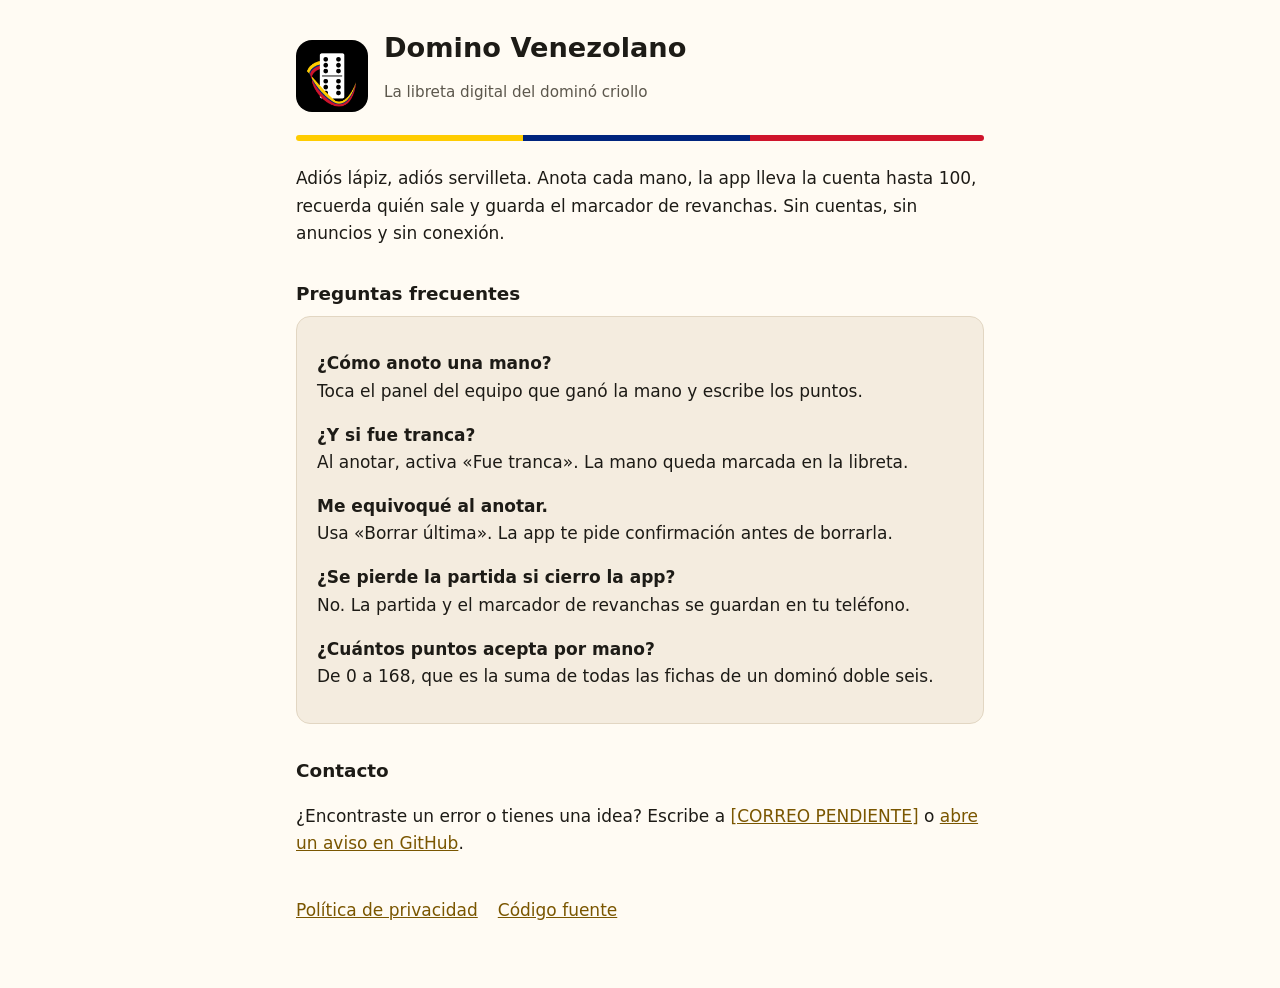
==== docs/index.html @ 7cea7af3 "Add privacy policy, support page and store listing - docs/: support and privacy pages for GitHub Pag" ====
<!doctype html>
<html lang="es">
<head>
  <meta charset="utf-8">
  <meta name="viewport" content="width=device-width, initial-scale=1">
  <title>Domino Venezolano · Soporte</title>
  <meta name="description" content="La libreta digital del dominó criollo: anota las manos, lleva la cuenta hasta 100 y comparte el resultado.">
  <link rel="icon" href="icon.png">
  <link rel="stylesheet" href="estilo.css">
</head>
<body>
<main>
  <header>
    <img src="icon.png" alt="Icono de Domino Venezolano">
    <div>
      <h1>Domino Venezolano</h1>
      <p class="muted">La libreta digital del dominó criollo</p>
    </div>
  </header>
  <div class="flag"></div>

  <p>Adiós lápiz, adiós servilleta. Anota cada mano, la app lleva la cuenta hasta
  100, recuerda quién sale y guarda el marcador de revanchas. Sin cuentas, sin
  anuncios y sin conexión.</p>

  <h2>Preguntas frecuentes</h2>

  <div class="card">
    <p><strong>¿Cómo anoto una mano?</strong><br>
    Toca el panel del equipo que ganó la mano y escribe los puntos.</p>
    <p><strong>¿Y si fue tranca?</strong><br>
    Al anotar, activa «Fue tranca». La mano queda marcada en la libreta.</p>
    <p><strong>Me equivoqué al anotar.</strong><br>
    Usa «Borrar última». La app te pide confirmación antes de borrarla.</p>
    <p><strong>¿Se pierde la partida si cierro la app?</strong><br>
    No. La partida y el marcador de revanchas se guardan en tu teléfono.</p>
    <p><strong>¿Cuántos puntos acepta por mano?</strong><br>
    De 0 a 168, que es la suma de todas las fichas de un dominó doble seis.</p>
  </div>

  <h2>Contacto</h2>
  <p>¿Encontraste un error o tienes una idea? Escribe a
  <a href="mailto:[CORREO PENDIENTE]">[CORREO PENDIENTE]</a> o
  <a href="https://github.com/correiacristofer/domino-venezolano/issues">abre un
  aviso en GitHub</a>.</p>

  <nav>
    <a href="privacidad.html">Política de privacidad</a>
    <a href="https://github.com/correiacristofer/domino-venezolano">Código fuente</a>
  </nav>
</main>
</body>
</html>
---- docs/estilo.css ----
:root {
  --bg: #fffbf3;
  --text: #1d1b16;
  --muted: #5c574c;
  --card: #f4ecdf;
  --border: #e2d6c2;
  --accent: #7a5600;
  color-scheme: light dark;
}
@media (prefers-color-scheme: dark) {
  :root {
    --bg: #111111;
    --text: #f1ece3;
    --muted: #b9b1a3;
    --card: #1d1b18;
    --border: #39342c;
    --accent: #ffcc00;
  }
}
* { box-sizing: border-box; }
body {
  margin: 0;
  background: var(--bg);
  color: var(--text);
  font: 17px/1.6 system-ui, -apple-system, "Segoe UI", Roboto, sans-serif;
}
main { max-width: 720px; margin: 0 auto; padding: 32px 16px 64px; }
header { display: flex; align-items: center; gap: 16px; margin-bottom: 8px; }
header img { width: 72px; height: 72px; border-radius: 16px; }
h1 { font-size: 1.7rem; line-height: 1.2; margin: 0; }
h2 { font-size: 1.15rem; margin: 2rem 0 .5rem; }
p, li { color: var(--text); }
.muted { color: var(--muted); font-size: .95rem; }
.flag { height: 6px; border-radius: 3px; margin: 16px 0 24px;
  background: linear-gradient(90deg, #ffcc00 0 33%, #00247d 33% 66%, #cf142b 66%); }
.card { background: var(--card); border: 1px solid var(--border);
  border-radius: 14px; padding: 16px 20px; }
a { color: var(--accent); }
nav { margin-top: 40px; display: flex; gap: 20px; flex-wrap: wrap; }
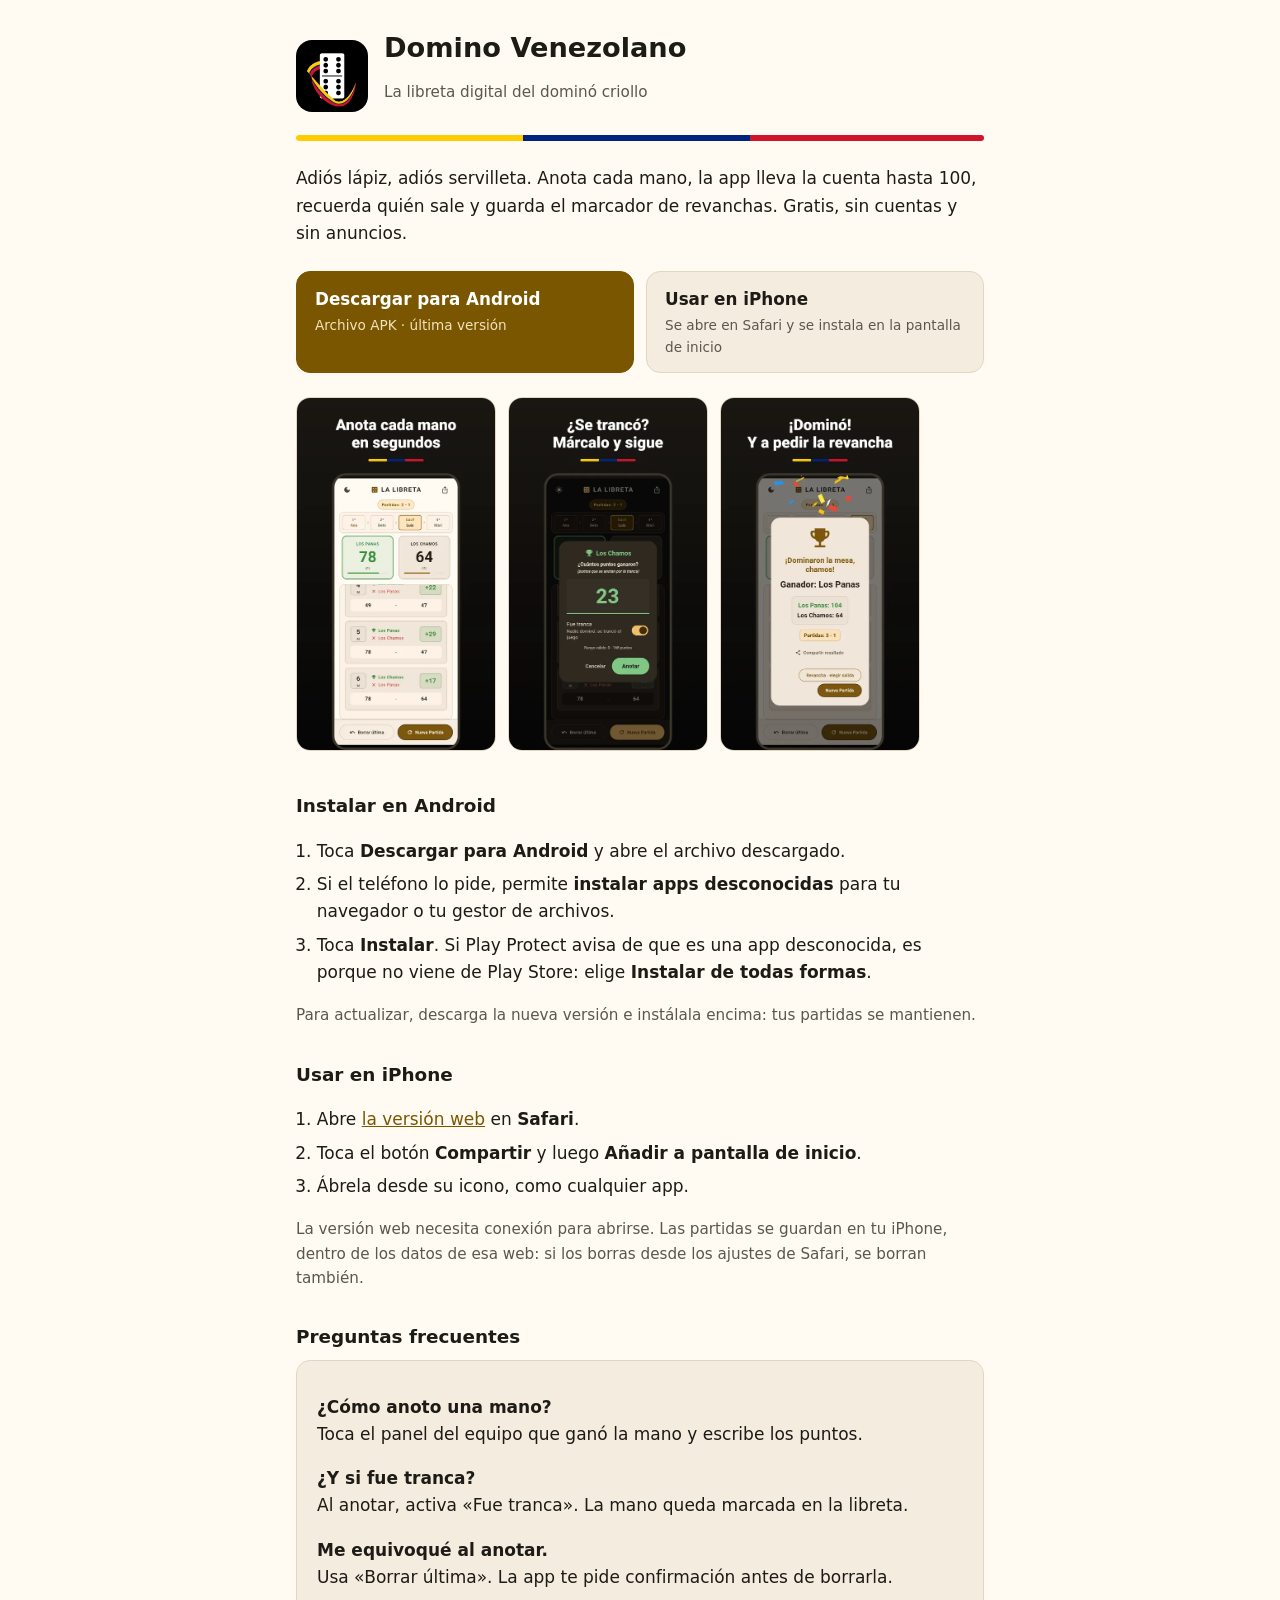
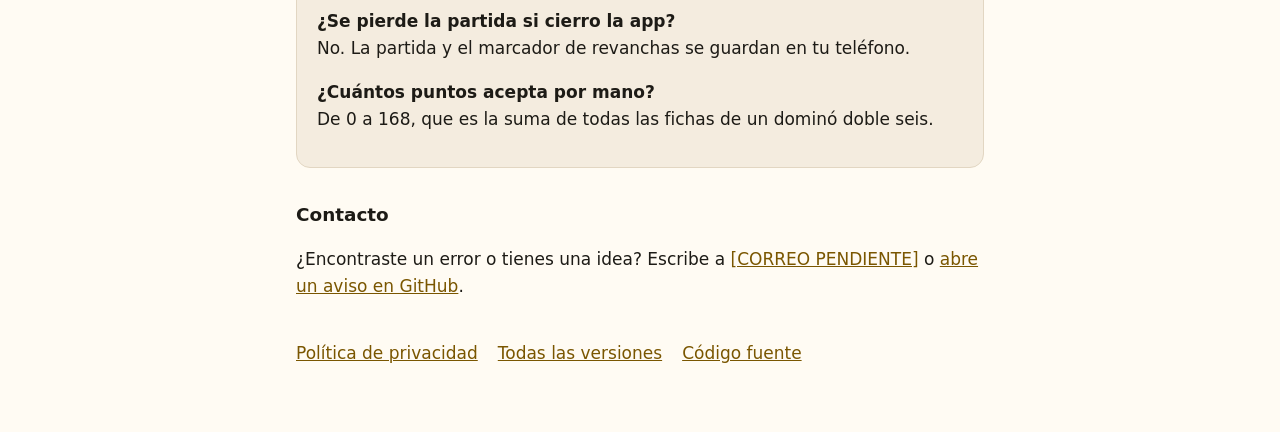
==== commit b016d36d: "Download page and installable web app for iPhone - docs/index.html becomes the download page: Androi" ====
--- a/docs/index.html
+++ b/docs/index.html
@@ -3,8 +3,11 @@
 <head>
   <meta charset="utf-8">
   <meta name="viewport" content="width=device-width, initial-scale=1">
-  <title>Domino Venezolano · Soporte</title>
-  <meta name="description" content="La libreta digital del dominó criollo: anota las manos, lleva la cuenta hasta 100 y comparte el resultado.">
+  <title>Domino Venezolano · Descargar</title>
+  <meta name="description" content="La libreta digital del dominó criollo: anota las manos, lleva la cuenta hasta 100 y comparte el resultado. Gratis para Android y iPhone.">
+  <meta property="og:title" content="Domino Venezolano">
+  <meta property="og:description" content="La libreta del dominó criollo, gratis para Android y iPhone.">
+  <meta property="og:image" content="https://correiacristofer.github.io/domino-venezolano/icon.png">
   <link rel="icon" href="icon.png">
   <link rel="stylesheet" href="estilo.css">
 </head>
@@ -20,11 +23,50 @@
   <div class="flag"></div>
 
   <p>Adiós lápiz, adiós servilleta. Anota cada mano, la app lleva la cuenta hasta
-  100, recuerda quién sale y guarda el marcador de revanchas. Sin cuentas, sin
-  anuncios y sin conexión.</p>
+  100, recuerda quién sale y guarda el marcador de revanchas. Gratis, sin cuentas
+  y sin anuncios.</p>
+
+  <div class="buttons">
+    <a class="btn btn-primary" href="https://github.com/correiacristofer/domino-venezolano/releases/latest/download/domino-venezolano.apk">
+      Descargar para Android
+      <small>Archivo APK · última versión</small>
+    </a>
+    <a class="btn" href="app/">
+      Usar en iPhone
+      <small>Se abre en Safari y se instala en la pantalla de inicio</small>
+    </a>
+  </div>
+
+  <div class="shots">
+    <img src="img/01_libreta.webp" alt="La libreta con las manos anotadas" loading="lazy">
+    <img src="img/02_tranca.webp" alt="Anotar una mano como tranca" loading="lazy">
+    <img src="img/04_victoria.webp" alt="Pantalla de victoria con el marcador de revanchas" loading="lazy">
+  </div>
+
+  <h2>Instalar en Android</h2>
+  <ol>
+    <li>Toca <strong>Descargar para Android</strong> y abre el archivo descargado.</li>
+    <li>Si el teléfono lo pide, permite <strong>instalar apps desconocidas</strong>
+      para tu navegador o tu gestor de archivos.</li>
+    <li>Toca <strong>Instalar</strong>. Si Play Protect avisa de que es una app
+      desconocida, es porque no viene de Play Store: elige
+      <strong>Instalar de todas formas</strong>.</li>
+  </ol>
+  <p class="muted">Para actualizar, descarga la nueva versión e instálala encima:
+  tus partidas se mantienen.</p>
+
+  <h2>Usar en iPhone</h2>
+  <ol>
+    <li>Abre <a href="app/">la versión web</a> en <strong>Safari</strong>.</li>
+    <li>Toca el botón <strong>Compartir</strong> y luego
+      <strong>Añadir a pantalla de inicio</strong>.</li>
+    <li>Ábrela desde su icono, como cualquier app.</li>
+  </ol>
+  <p class="muted">La versión web necesita conexión para abrirse. Las partidas se
+  guardan en tu iPhone, dentro de los datos de esa web: si los borras desde los
+  ajustes de Safari, se borran también.</p>
 
   <h2>Preguntas frecuentes</h2>
-
   <div class="card">
     <p><strong>¿Cómo anoto una mano?</strong><br>
     Toca el panel del equipo que ganó la mano y escribe los puntos.</p>
@@ -46,6 +88,7 @@
 
   <nav>
     <a href="privacidad.html">Política de privacidad</a>
+    <a href="https://github.com/correiacristofer/domino-venezolano/releases">Todas las versiones</a>
     <a href="https://github.com/correiacristofer/domino-venezolano">Código fuente</a>
   </nav>
 </main>
--- a/docs/estilo.css
+++ b/docs/estilo.css
@@ -37,3 +37,30 @@
   border-radius: 14px; padding: 16px 20px; }
 a { color: var(--accent); }
 nav { margin-top: 40px; display: flex; gap: 20px; flex-wrap: wrap; }
+ol { padding-left: 1.3rem; }
+ol li { margin-bottom: .4rem; }
+
+.buttons { display: grid; gap: 12px; margin: 24px 0; }
+@media (min-width: 560px) { .buttons { grid-template-columns: 1fr 1fr; } }
+.btn {
+  display: flex; flex-direction: column; gap: 2px;
+  padding: 14px 18px; border-radius: 14px; text-decoration: none;
+  font-weight: 700; font-size: 1.05rem;
+  color: var(--text); background: var(--card); border: 1px solid var(--border);
+}
+.btn small { font-weight: 400; font-size: .85rem; color: var(--muted); }
+.btn-primary { background: #7a5600; border-color: #7a5600; color: #fff; }
+.btn-primary small { color: #f3e3bd; }
+@media (prefers-color-scheme: dark) {
+  .btn-primary { background: #ffcc00; border-color: #ffcc00; color: #111; }
+  .btn-primary small { color: #3d3000; }
+}
+
+.shots {
+  display: flex; gap: 12px; overflow-x: auto; padding-bottom: 8px;
+  scroll-snap-type: x mandatory;
+}
+.shots img {
+  width: 200px; height: auto; flex: none; border-radius: 14px;
+  border: 1px solid var(--border); scroll-snap-align: start;
+}
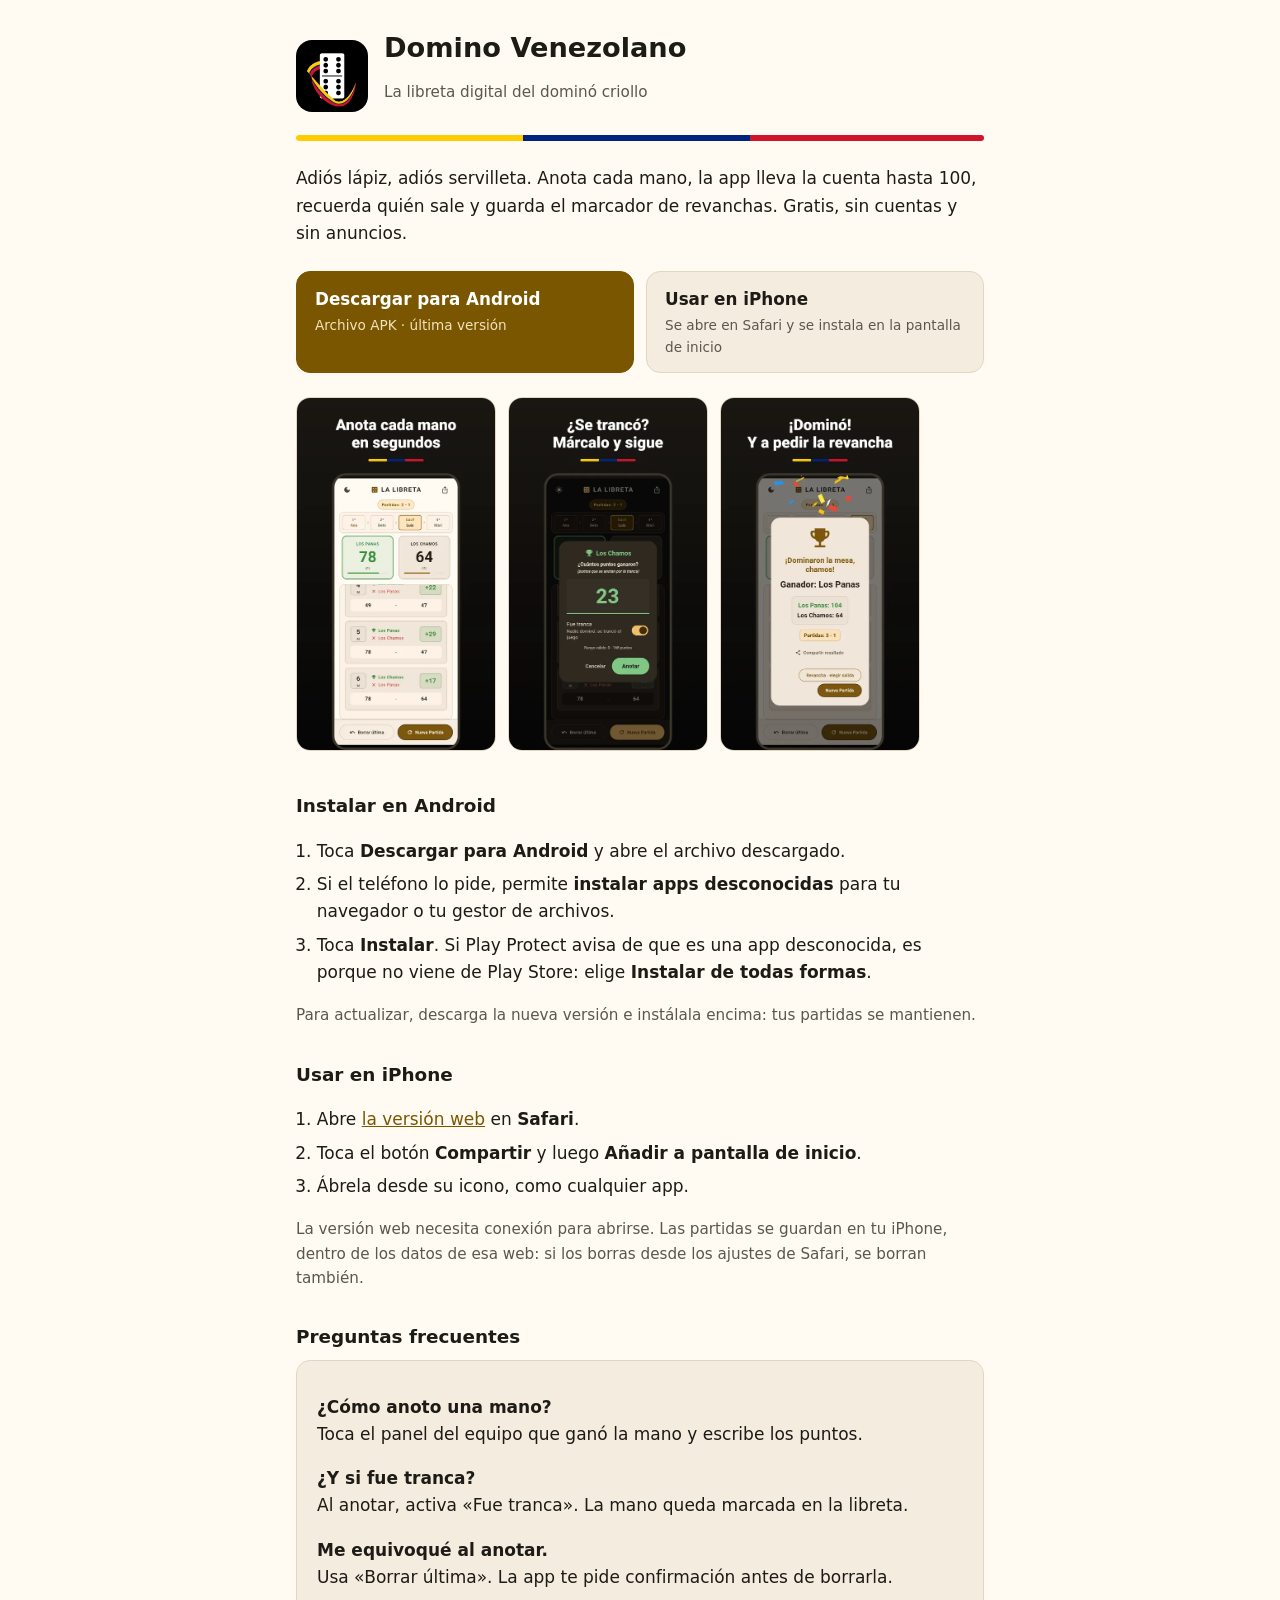
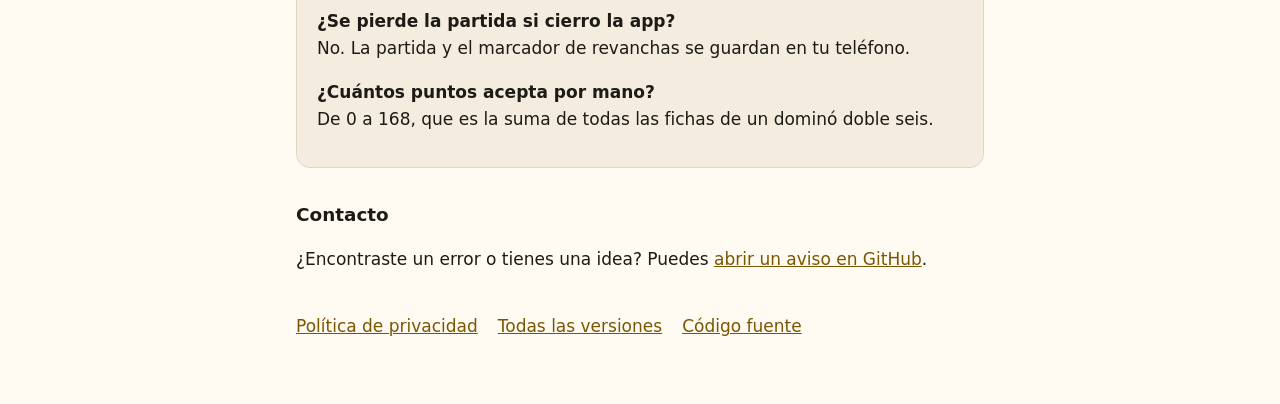
==== commit 7b31b52f: "Remove the contact email placeholder The owner chose not to publish an email. The download page and " ====
--- a/docs/index.html
+++ b/docs/index.html
@@ -81,9 +81,8 @@
   </div>
 
   <h2>Contacto</h2>
-  <p>¿Encontraste un error o tienes una idea? Escribe a
-  <a href="mailto:[CORREO PENDIENTE]">[CORREO PENDIENTE]</a> o
-  <a href="https://github.com/correiacristofer/domino-venezolano/issues">abre un
+  <p>¿Encontraste un error o tienes una idea? Puedes
+  <a href="https://github.com/correiacristofer/domino-venezolano/issues">abrir un
   aviso en GitHub</a>.</p>
 
   <nav>
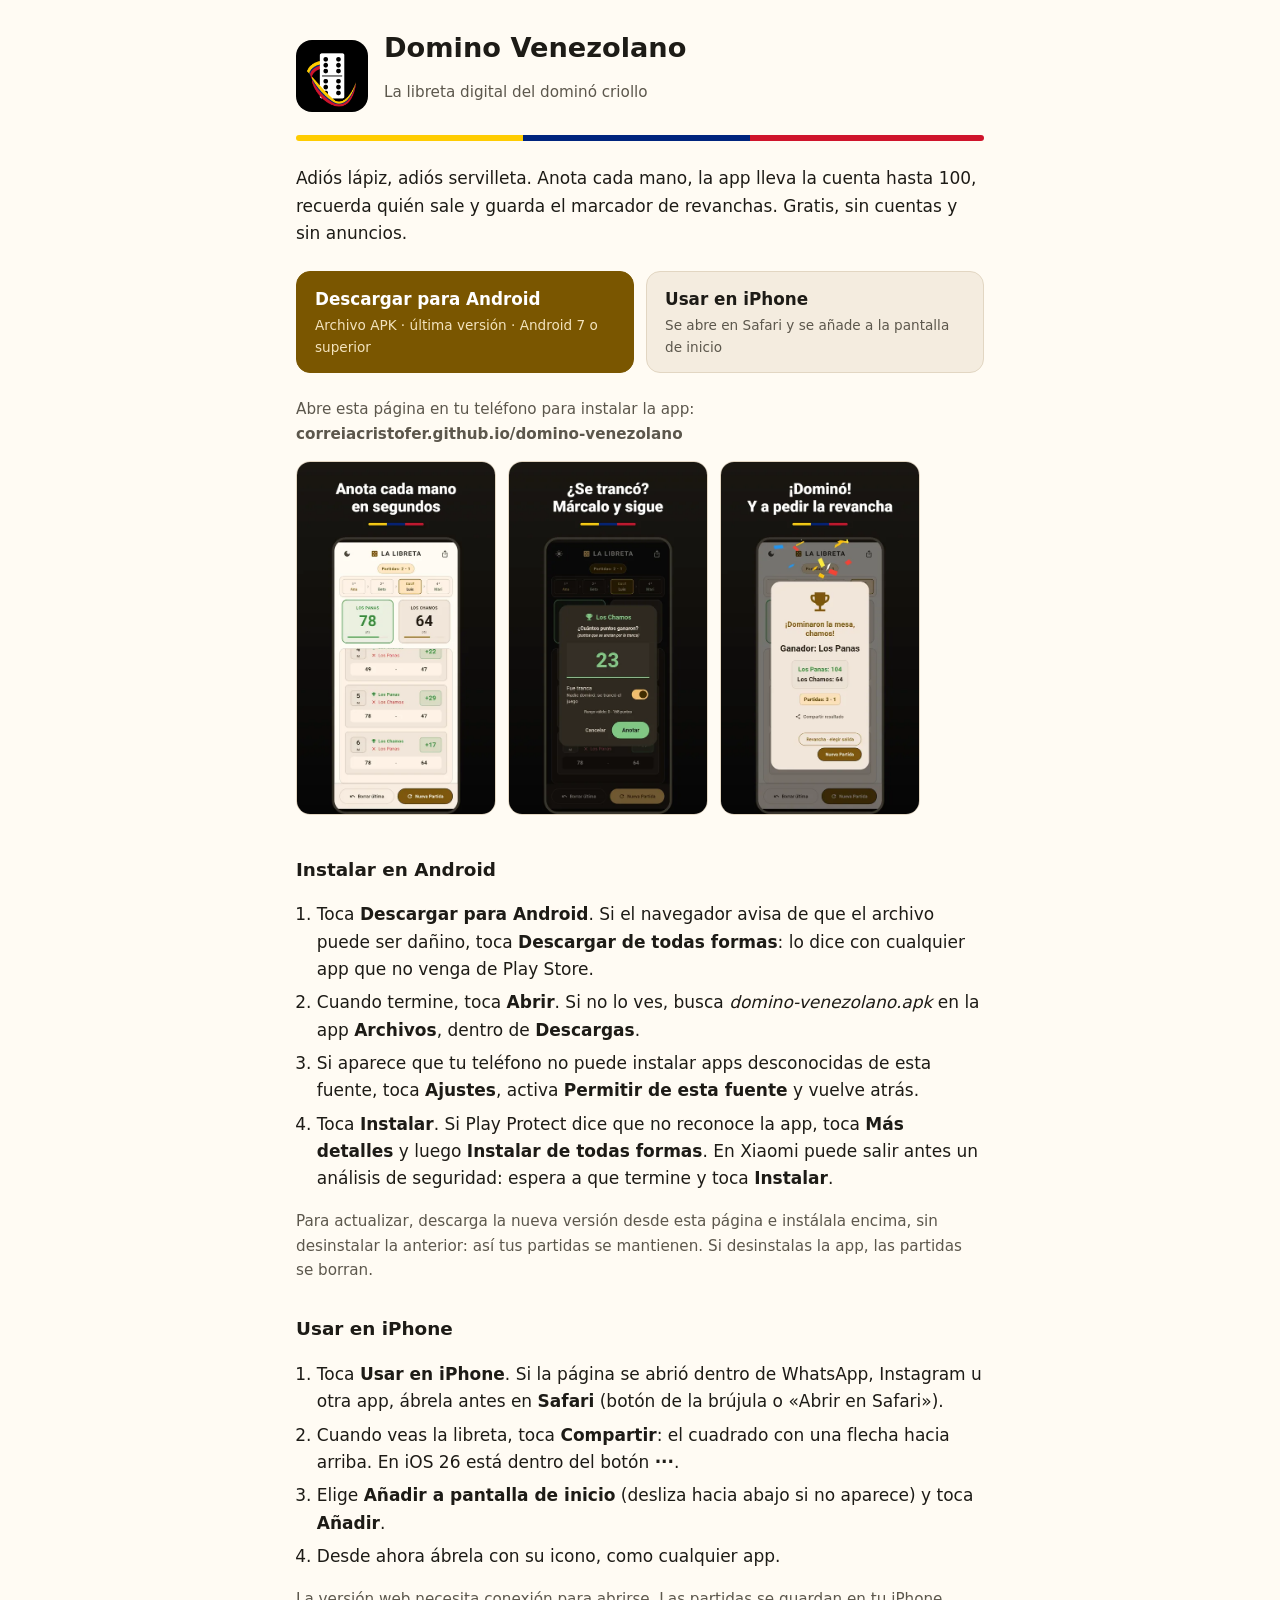
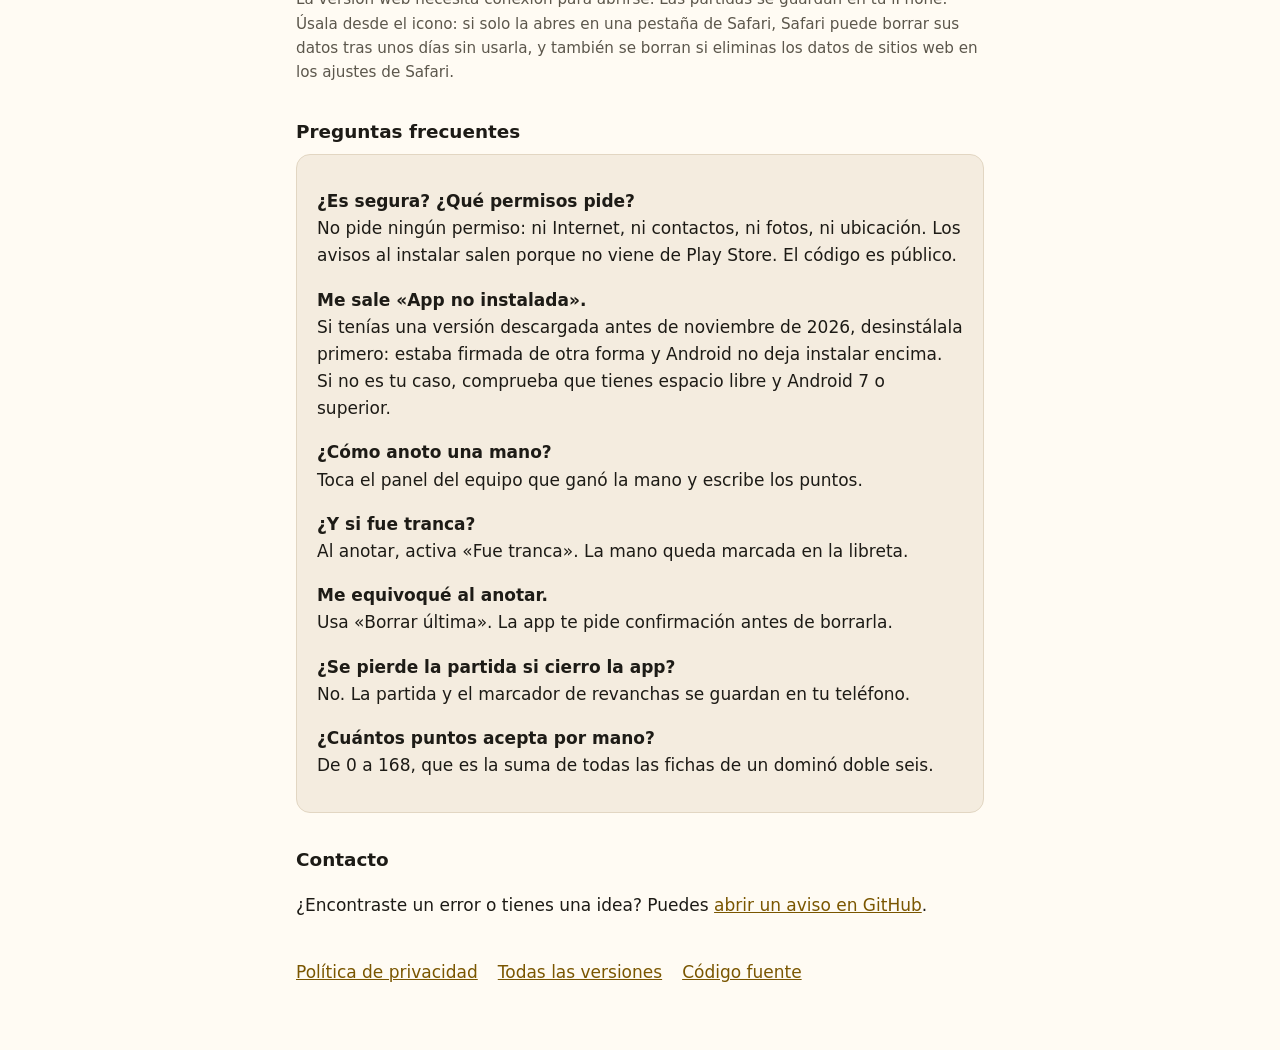
==== commit abd0dc26: "Make the download page clear for non-technical users - The button for the visitor's phone comes firs" ====
--- a/docs/index.html
+++ b/docs/index.html
@@ -5,11 +5,36 @@
   <meta name="viewport" content="width=device-width, initial-scale=1">
   <title>Domino Venezolano · Descargar</title>
   <meta name="description" content="La libreta digital del dominó criollo: anota las manos, lleva la cuenta hasta 100 y comparte el resultado. Gratis para Android y iPhone.">
-  <meta property="og:title" content="Domino Venezolano">
-  <meta property="og:description" content="La libreta del dominó criollo, gratis para Android y iPhone.">
+  <link rel="canonical" href="https://correiacristofer.github.io/domino-venezolano/">
+
+  <!-- Preview when the link is shared on WhatsApp, Telegram, Facebook or X -->
+  <meta property="og:type" content="website">
+  <meta property="og:site_name" content="Domino Venezolano">
+  <meta property="og:locale" content="es_VE">
+  <meta property="og:url" content="https://correiacristofer.github.io/domino-venezolano/">
+  <meta property="og:title" content="Domino Venezolano · La libreta del dominó criollo">
+  <meta property="og:description" content="Anota las manos y la app lleva la cuenta hasta 100. Gratis para Android y iPhone, sin cuentas ni anuncios.">
   <meta property="og:image" content="https://correiacristofer.github.io/domino-venezolano/icon.png">
+  <meta property="og:image:type" content="image/png">
+  <meta property="og:image:width" content="512">
+  <meta property="og:image:height" content="512">
+  <meta property="og:image:alt" content="Icono de Domino Venezolano: una ficha doble seis">
+  <meta name="twitter:card" content="summary">
+
   <link rel="icon" href="icon.png">
   <link rel="stylesheet" href="estilo.css">
+  <script>
+    // Tag the page with the visitor's system so the right button comes
+    // first. Without JavaScript both buttons simply stay as they are.
+    (function () {
+      var ua = navigator.userAgent || '';
+      var ios = /iPhone|iPad|iPod/.test(ua) ||
+        (navigator.platform === 'MacIntel' && navigator.maxTouchPoints > 1);
+      var android = /Android/.test(ua);
+      document.documentElement.className +=
+        ios ? ' is-ios' : android ? ' is-android' : ' is-desktop';
+    })();
+  </script>
 </head>
 <body>
 <main>
@@ -27,15 +52,18 @@
   y sin anuncios.</p>
 
   <div class="buttons">
-    <a class="btn btn-primary" href="https://github.com/correiacristofer/domino-venezolano/releases/latest/download/domino-venezolano.apk">
+    <a class="btn btn-android" href="https://github.com/correiacristofer/domino-venezolano/releases/latest/download/domino-venezolano.apk">
       Descargar para Android
-      <small>Archivo APK · última versión</small>
+      <small class="not-ios">Archivo APK · última versión · Android 7 o superior</small>
+      <small class="only-ios">Solo para teléfonos Android, no funciona en iPhone</small>
     </a>
-    <a class="btn" href="app/">
+    <a class="btn btn-iphone" href="app/">
       Usar en iPhone
-      <small>Se abre en Safari y se instala en la pantalla de inicio</small>
+      <small>Se abre en Safari y se añade a la pantalla de inicio</small>
     </a>
   </div>
+  <p class="muted only-desktop">Abre esta página en tu teléfono para instalar
+  la app: <strong>correiacristofer.github.io/domino-venezolano</strong></p>
 
   <div class="shots">
     <img src="img/01_libreta.webp" alt="La libreta con las manos anotadas" loading="lazy">
@@ -43,31 +71,53 @@
     <img src="img/04_victoria.webp" alt="Pantalla de victoria con el marcador de revanchas" loading="lazy">
   </div>
 
-  <h2>Instalar en Android</h2>
+  <h2 id="android">Instalar en Android</h2>
   <ol>
-    <li>Toca <strong>Descargar para Android</strong> y abre el archivo descargado.</li>
-    <li>Si el teléfono lo pide, permite <strong>instalar apps desconocidas</strong>
-      para tu navegador o tu gestor de archivos.</li>
-    <li>Toca <strong>Instalar</strong>. Si Play Protect avisa de que es una app
-      desconocida, es porque no viene de Play Store: elige
-      <strong>Instalar de todas formas</strong>.</li>
+    <li>Toca <strong>Descargar para Android</strong>. Si el navegador avisa de
+      que el archivo puede ser dañino, toca <strong>Descargar de todas
+      formas</strong>: lo dice con cualquier app que no venga de Play Store.</li>
+    <li>Cuando termine, toca <strong>Abrir</strong>. Si no lo ves, busca
+      <em>domino-venezolano.apk</em> en la app <strong>Archivos</strong>, dentro
+      de <strong>Descargas</strong>.</li>
+    <li>Si aparece que tu teléfono no puede instalar apps desconocidas de esta
+      fuente, toca <strong>Ajustes</strong>, activa <strong>Permitir de esta
+      fuente</strong> y vuelve atrás.</li>
+    <li>Toca <strong>Instalar</strong>. Si Play Protect dice que no reconoce la
+      app, toca <strong>Más detalles</strong> y luego <strong>Instalar de todas
+      formas</strong>. En Xiaomi puede salir antes un análisis de seguridad:
+      espera a que termine y toca <strong>Instalar</strong>.</li>
   </ol>
-  <p class="muted">Para actualizar, descarga la nueva versión e instálala encima:
-  tus partidas se mantienen.</p>
+  <p class="muted">Para actualizar, descarga la nueva versión desde esta página e
+  instálala encima, sin desinstalar la anterior: así tus partidas se mantienen.
+  Si desinstalas la app, las partidas se borran.</p>
 
-  <h2>Usar en iPhone</h2>
+  <h2 id="iphone">Usar en iPhone</h2>
   <ol>
-    <li>Abre <a href="app/">la versión web</a> en <strong>Safari</strong>.</li>
-    <li>Toca el botón <strong>Compartir</strong> y luego
-      <strong>Añadir a pantalla de inicio</strong>.</li>
-    <li>Ábrela desde su icono, como cualquier app.</li>
+    <li>Toca <strong>Usar en iPhone</strong>. Si la página se abrió dentro de
+      WhatsApp, Instagram u otra app, ábrela antes en <strong>Safari</strong>
+      (botón de la brújula o «Abrir en Safari»).</li>
+    <li>Cuando veas la libreta, toca <strong>Compartir</strong>: el cuadrado con
+      una flecha hacia arriba. En iOS 26 está dentro del botón
+      <strong>···</strong>.</li>
+    <li>Elige <strong>Añadir a pantalla de inicio</strong> (desliza hacia abajo
+      si no aparece) y toca <strong>Añadir</strong>.</li>
+    <li>Desde ahora ábrela con su icono, como cualquier app.</li>
   </ol>
   <p class="muted">La versión web necesita conexión para abrirse. Las partidas se
-  guardan en tu iPhone, dentro de los datos de esa web: si los borras desde los
-  ajustes de Safari, se borran también.</p>
+  guardan en tu iPhone. Úsala desde el icono: si solo la abres en una pestaña de
+  Safari, Safari puede borrar sus datos tras unos días sin usarla, y también se
+  borran si eliminas los datos de sitios web en los ajustes de Safari.</p>
 
   <h2>Preguntas frecuentes</h2>
   <div class="card">
+    <p><strong>¿Es segura? ¿Qué permisos pide?</strong><br>
+    No pide ningún permiso: ni Internet, ni contactos, ni fotos, ni ubicación.
+    Los avisos al instalar salen porque no viene de Play Store. El código es
+    público.</p>
+    <p><strong>Me sale «App no instalada».</strong><br>
+    Si tenías una versión descargada antes de noviembre de 2026, desinstálala
+    primero: estaba firmada de otra forma y Android no deja instalar encima. Si
+    no es tu caso, comprueba que tienes espacio libre y Android 7 o superior.</p>
     <p><strong>¿Cómo anoto una mano?</strong><br>
     Toca el panel del equipo que ganó la mano y escribe los puntos.</p>
     <p><strong>¿Y si fue tranca?</strong><br>
--- a/docs/estilo.css
+++ b/docs/estilo.css
@@ -49,12 +49,32 @@
   color: var(--text); background: var(--card); border: 1px solid var(--border);
 }
 .btn small { font-weight: 400; font-size: .85rem; color: var(--muted); }
-.btn-primary { background: #7a5600; border-color: #7a5600; color: #fff; }
-.btn-primary small { color: #f3e3bd; }
+
+/* The button for the visitor's phone comes first and stands out. The is-ios,
+   is-android and is-desktop classes come from the script in index.html;
+   without it the Android button is the highlighted one. */
+.btn-android, .is-ios .btn-iphone {
+  background: #7a5600; border-color: #7a5600; color: #fff;
+}
+.btn-android small, .is-ios .btn-iphone small { color: #f3e3bd; }
+.is-ios .btn-android {
+  background: var(--card); border-color: var(--border); color: var(--text);
+}
+.is-ios .btn-android small { color: var(--muted); }
+.is-ios .btn-iphone { order: -1; }
 @media (prefers-color-scheme: dark) {
-  .btn-primary { background: #ffcc00; border-color: #ffcc00; color: #111; }
-  .btn-primary small { color: #3d3000; }
+  .btn-android, .is-ios .btn-iphone {
+    background: #ffcc00; border-color: #ffcc00; color: #111;
+  }
+  .btn-android small, .is-ios .btn-iphone small { color: #3d3000; }
+  .is-ios .btn-android {
+    background: var(--card); border-color: var(--border); color: var(--text);
+  }
+  .is-ios .btn-android small { color: var(--muted); }
 }
+.only-ios, .only-desktop { display: none; }
+.is-ios .only-ios, .is-desktop .only-desktop { display: block; }
+.is-ios .not-ios { display: none; }
 
 .shots {
   display: flex; gap: 12px; overflow-x: auto; padding-bottom: 8px;
